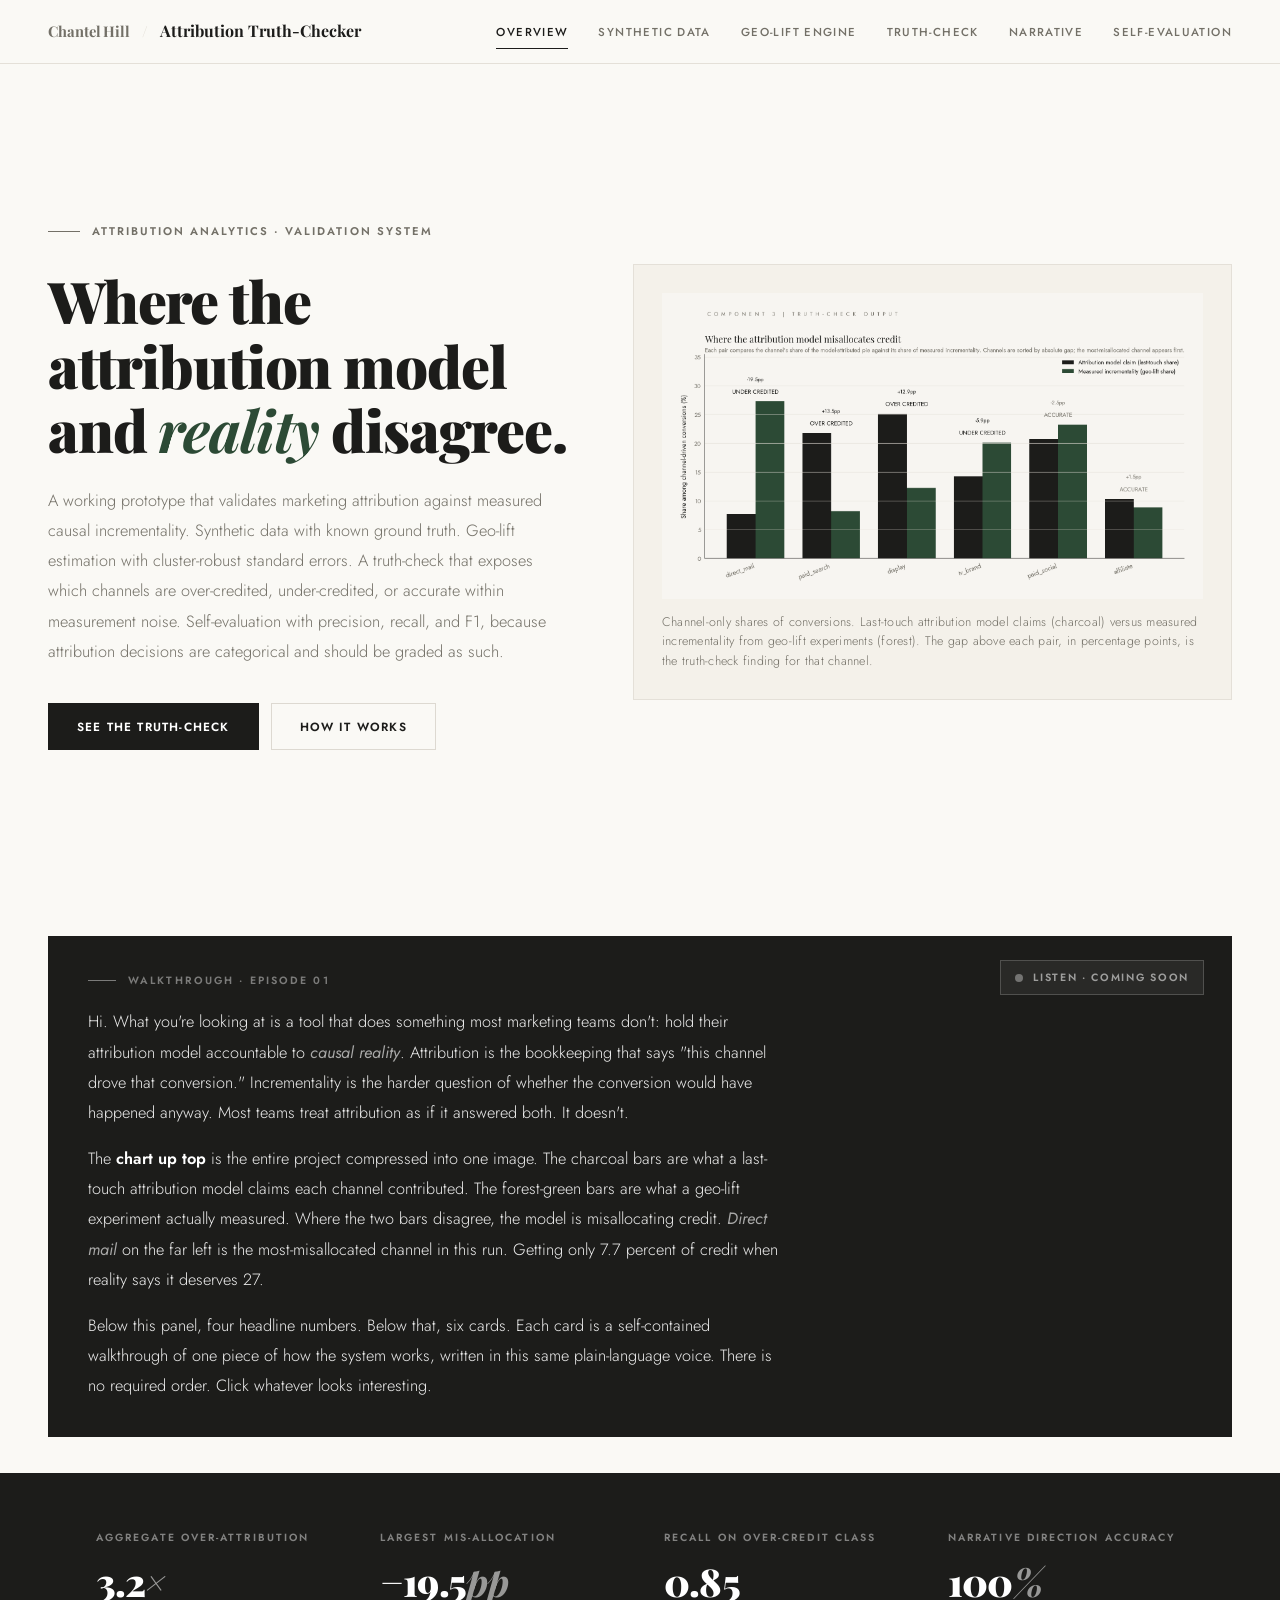
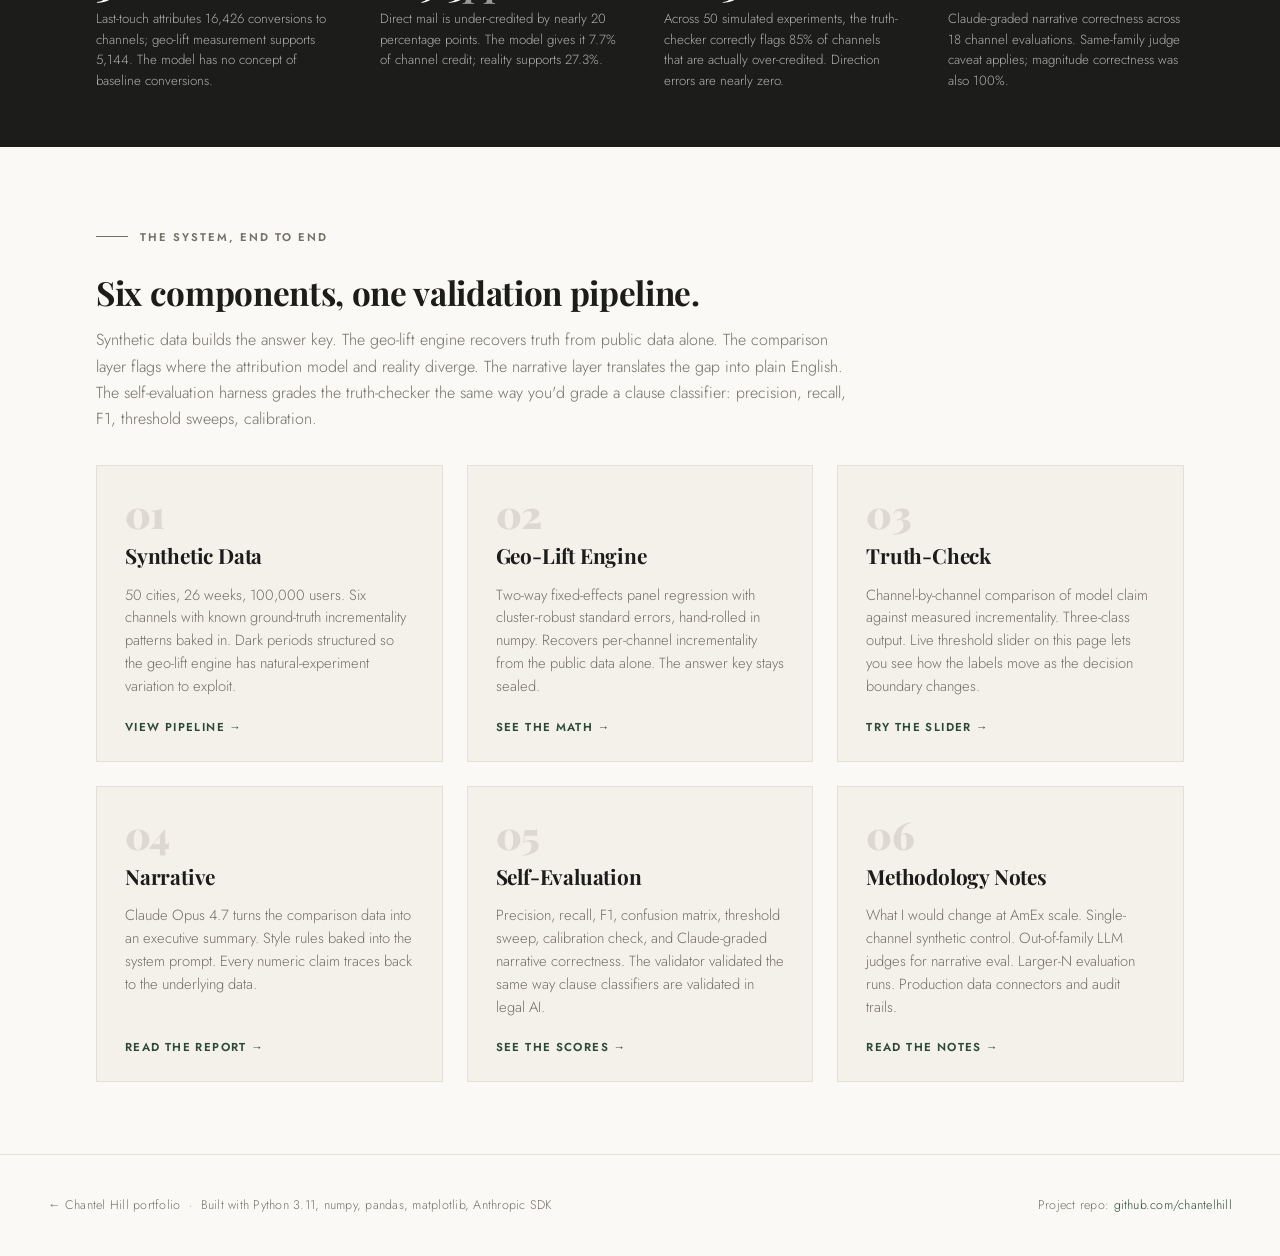
==== site/index.html @ e7f3fdaa "Initial commit: attribution truth-checker with static site Phase 1 components 1-4 + 6 (synthetic dat" ====
<!DOCTYPE html>
<html lang="en">
<head>
<meta charset="UTF-8">
<meta name="viewport" content="width=device-width, initial-scale=1.0">
<title>Attribution Truth-Checker — Chantel Hill</title>
<link href="https://fonts.googleapis.com/css2?family=Playfair+Display:ital,wght@0,400;0,700;0,900;1,400;1,700;1,900&family=Jost:wght@300;400;500;600&family=JetBrains+Mono:wght@400;500&display=swap" rel="stylesheet">
<link href="css/styles.css" rel="stylesheet">
</head>
<body>

<nav class="top">
  <div class="nav-brand">
    <a class="nav-portfolio-link" href="https://chantelhill.com">Chantel Hill</a>
    <span class="nav-separator">/</span>
    <a class="nav-logo" href="index.html">Attribution Truth-Checker</a>
  </div>
  <ul class="nav-links">
    <li><a href="index.html" class="active">Overview</a></li>
    <li><a href="synthetic-data.html">Synthetic Data</a></li>
    <li><a href="geo-lift.html">Geo-Lift Engine</a></li>
    <li><a href="truth-check.html">Truth-Check</a></li>
    <li><a href="narrative.html">Narrative</a></li>
    <li><a href="self-evaluation.html">Self-Evaluation</a></li>
  </ul>
</nav>

<main>

  <section class="hero">
    <div class="hero-content">
      <div class="eyebrow">Attribution analytics &middot; Validation system</div>
      <h1 class="hero-title">Where the attribution model and <em>reality</em> disagree.</h1>
      <p class="hero-subtitle">
        A working prototype that validates marketing attribution against measured causal incrementality.
        Synthetic data with known ground truth. Geo-lift estimation with cluster-robust standard errors.
        A truth-check that exposes which channels are over-credited, under-credited, or accurate within
        measurement noise. Self-evaluation with precision, recall, and F1, because attribution decisions
        are categorical and should be graded as such.
      </p>
      <div class="hero-actions">
        <a class="btn btn-primary" href="truth-check.html">See the truth-check</a>
        <a class="btn btn-secondary" href="synthetic-data.html">How it works</a>
      </div>
    </div>
    <figure class="hero-chart">
      <img src="charts/comparison.png" alt="Comparison chart: model claim vs measured incrementality per channel.">
      <figcaption>
        Channel-only shares of conversions. Last-touch attribution model claims (charcoal) versus measured
        incrementality from geo-lift experiments (forest). The gap above each pair, in percentage points,
        is the truth-check finding for that channel.
      </figcaption>
    </figure>
  </section>

  <section style="padding: 0;">
    <div class="container" style="padding: 0 48px;">
      <div class="walkthrough">
        <div class="walkthrough-eyebrow">Walkthrough &middot; Episode 01</div>
        <span class="listen-cta" title="Audio narration coming in V2">Listen &middot; Coming soon</span>
        <p>
          Hi. What you're looking at is a tool that does something most marketing teams don't:
          hold their attribution model accountable to <em>causal reality</em>. Attribution is the
          bookkeeping that says "this channel drove that conversion." Incrementality is the
          harder question of whether the conversion would have happened anyway. Most teams
          treat attribution as if it answered both. It doesn't.
        </p>
        <p>
          The <strong>chart up top</strong> is the entire project compressed into one image.
          The charcoal bars are what a last-touch attribution model claims each channel
          contributed. The forest-green bars are what a geo-lift experiment actually measured.
          Where the two bars disagree, the model is misallocating credit. <em>Direct mail</em>
          on the far left is the most-misallocated channel in this run. Getting only 7.7
          percent of credit when reality says it deserves 27.
        </p>
        <p>
          Below this panel, four headline numbers. Below that, six cards. Each card is a
          self-contained walkthrough of one piece of how the system works, written in this
          same plain-language voice. There is no required order. Click whatever looks
          interesting.
        </p>
      </div>
    </div>
  </section>

  <section class="stats">
    <div class="container">
      <div>
        <div class="stat-eyebrow">Aggregate over-attribution</div>
        <div class="stat-value">3.2<em>&times;</em></div>
        <div class="stat-label">Last-touch attributes 16,426 conversions to channels; geo-lift measurement supports 5,144. The model has no concept of baseline conversions.</div>
      </div>
      <div>
        <div class="stat-eyebrow">Largest mis-allocation</div>
        <div class="stat-value">&minus;19.5<em>pp</em></div>
        <div class="stat-label">Direct mail is under-credited by nearly 20 percentage points. The model gives it 7.7% of channel credit; reality supports 27.3%.</div>
      </div>
      <div>
        <div class="stat-eyebrow">Recall on over-credit class</div>
        <div class="stat-value">0.85</div>
        <div class="stat-label">Across 50 simulated experiments, the truth-checker correctly flags 85% of channels that are actually over-credited. Direction errors are nearly zero.</div>
      </div>
      <div>
        <div class="stat-eyebrow">Narrative direction accuracy</div>
        <div class="stat-value">100<em>%</em></div>
        <div class="stat-label">Claude-graded narrative correctness across 18 channel evaluations. Same-family judge caveat applies; magnitude correctness was also 100%.</div>
      </div>
    </div>
  </section>

  <section>
    <div class="container">
      <div class="eyebrow">The system, end to end</div>
      <h2>Six components, one validation pipeline.</h2>
      <p class="muted" style="max-width: 760px; margin-bottom: 12px;">
        Synthetic data builds the answer key. The geo-lift engine recovers truth from public data alone.
        The comparison layer flags where the attribution model and reality diverge. The narrative layer
        translates the gap into plain English. The self-evaluation harness grades the truth-checker
        the same way you'd grade a clause classifier: precision, recall, F1, threshold sweeps, calibration.
      </p>

      <div class="cards">

        <a class="card" href="synthetic-data.html">
          <div class="num">01</div>
          <h3>Synthetic Data</h3>
          <p>50 cities, 26 weeks, 100,000 users. Six channels with known ground-truth incrementality patterns baked in. Dark periods structured so the geo-lift engine has natural-experiment variation to exploit.</p>
          <span class="card-link">View pipeline</span>
        </a>

        <a class="card" href="geo-lift.html">
          <div class="num">02</div>
          <h3>Geo-Lift Engine</h3>
          <p>Two-way fixed-effects panel regression with cluster-robust standard errors, hand-rolled in numpy. Recovers per-channel incrementality from the public data alone. The answer key stays sealed.</p>
          <span class="card-link">See the math</span>
        </a>

        <a class="card" href="truth-check.html">
          <div class="num">03</div>
          <h3>Truth-Check</h3>
          <p>Channel-by-channel comparison of model claim against measured incrementality. Three-class output. Live threshold slider on this page lets you see how the labels move as the decision boundary changes.</p>
          <span class="card-link">Try the slider</span>
        </a>

        <a class="card" href="narrative.html">
          <div class="num">04</div>
          <h3>Narrative</h3>
          <p>Claude Opus 4.7 turns the comparison data into an executive summary. Style rules baked into the system prompt. Every numeric claim traces back to the underlying data.</p>
          <span class="card-link">Read the report</span>
        </a>

        <a class="card" href="self-evaluation.html">
          <div class="num">05</div>
          <h3>Self-Evaluation</h3>
          <p>Precision, recall, F1, confusion matrix, threshold sweep, calibration check, and Claude-graded narrative correctness. The validator validated the same way clause classifiers are validated in legal AI.</p>
          <span class="card-link">See the scores</span>
        </a>

        <a class="card" href="self-evaluation.html#methodology">
          <div class="num">06</div>
          <h3>Methodology Notes</h3>
          <p>What I would change at AmEx scale. Single-channel synthetic control. Out-of-family LLM judges for narrative eval. Larger-N evaluation runs. Production data connectors and audit trails.</p>
          <span class="card-link">Read the notes</span>
        </a>

      </div>
    </div>
  </section>

</main>

<footer>
  <div>
    <a href="https://chantelhill.com" style="border-bottom: none; color: var(--mid);">&larr; Chantel Hill portfolio</a>
    &nbsp;&middot;&nbsp; Built with Python 3.11, numpy, pandas, matplotlib, Anthropic SDK
  </div>
  <div>Project repo: <a href="#">github.com/chantelhill</a></div>
</footer>

</body>
</html>
---- site/css/styles.css ----
/* =====================================================================
   Attribution Truth-Checker — site styles
   Brand: Chantel Hill (forest / cream / charcoal, Playfair + Jost)
   Background: #FAF9F5 (Claude-flavored warm white, between #FFFFFF and the
                          editorial cream of the portfolio)
   ===================================================================== */

:root {
  --bg:          #FAF9F5;  /* Claude warm white */
  --paper:       #F4F1EA;  /* warmer surface for cards */
  --forest:      #2C4A35;
  --forest-dark: #1E3326;
  --forest-light:#3D6147;
  --charcoal:    #1C1C1A;
  --mid:         #737067;
  --light:       #DDD9D1;
  --rule:        #E4E0D8;
  --white:       #FFFFFF;
  --nav-height:  64px;
}

*, *::before, *::after { box-sizing: border-box; margin: 0; padding: 0; }
html { scroll-behavior: smooth; }
body {
  font-family: 'Jost', -apple-system, BlinkMacSystemFont, 'Segoe UI', Roboto, sans-serif;
  font-weight: 300;
  background: var(--bg);
  color: var(--charcoal);
  line-height: 1.65;
  min-height: 100vh;
  display: flex;
  flex-direction: column;
}

/* ---------------------------------------------------------------------
   Typography
   --------------------------------------------------------------------- */

h1, h2, h3, h4 {
  font-family: 'Playfair Display', Georgia, serif;
  font-weight: 700;
  color: var(--charcoal);
  line-height: 1.12;
  letter-spacing: -0.01em;
}
h1 { font-size: clamp(2.4rem, 4.5vw, 4.4rem); font-weight: 900; letter-spacing: -0.02em; }
h2 { font-size: clamp(1.7rem, 2.6vw, 2.4rem); margin-bottom: 16px; }
h3 { font-size: 1.3rem; margin-bottom: 12px; font-weight: 700; }
h4 { font-size: 1rem; font-weight: 600; }

em {
  font-style: italic;
  color: var(--forest);
  font-weight: 700;
}

p { color: var(--charcoal); }
p + p { margin-top: 14px; }

a {
  color: var(--forest);
  text-decoration: none;
  border-bottom: 1px solid transparent;
  transition: border-color 0.2s, color 0.2s;
}
a:hover { border-bottom-color: var(--forest); }

.eyebrow {
  display: inline-flex;
  align-items: center;
  gap: 12px;
  font-family: 'Jost', sans-serif;
  font-size: 0.7rem;
  font-weight: 600;
  letter-spacing: 0.18em;
  text-transform: uppercase;
  color: var(--mid);
  margin-bottom: 28px;
}
.eyebrow::before {
  content: '';
  display: block;
  width: 32px;
  height: 1px;
  background: var(--mid);
}

.muted { color: var(--mid); }
.caption {
  font-size: 0.78rem;
  color: var(--mid);
  letter-spacing: 0.02em;
  line-height: 1.6;
}
.mono { font-family: 'JetBrains Mono', Menlo, Consolas, monospace; font-size: 0.85rem; }

/* ---------------------------------------------------------------------
   Top navigation (sticky, blur backdrop)
   --------------------------------------------------------------------- */

nav.top {
  position: sticky;
  top: 0;
  z-index: 100;
  height: var(--nav-height);
  display: flex;
  align-items: center;
  justify-content: space-between;
  padding: 0 48px;
  background: rgba(250, 249, 245, 0.88);
  backdrop-filter: blur(12px);
  -webkit-backdrop-filter: blur(12px);
  border-bottom: 1px solid var(--rule);
}
.nav-brand {
  display: flex;
  align-items: baseline;
  gap: 12px;
  font-family: 'Playfair Display', serif;
}
.nav-portfolio-link {
  font-size: 0.92rem;
  font-weight: 700;
  color: var(--mid);
  border-bottom: none;
  transition: color 0.2s;
  letter-spacing: -0.005em;
}
.nav-portfolio-link:hover { color: var(--charcoal); border-bottom: none; }
.nav-separator {
  color: var(--rule);
  font-weight: 400;
  font-size: 0.95rem;
  user-select: none;
}
.nav-logo {
  font-family: 'Playfair Display', serif;
  font-weight: 700;
  font-size: 1rem;
  color: var(--charcoal);
  border-bottom: none;
}
.nav-logo:hover { border-bottom: none; }
.nav-links {
  display: flex;
  align-items: center;
  gap: 30px;
  list-style: none;
}
.nav-links a {
  font-family: 'Jost', sans-serif;
  font-size: 0.72rem;
  font-weight: 500;
  letter-spacing: 0.12em;
  text-transform: uppercase;
  color: var(--mid);
  border-bottom: none;
  padding: 8px 0;
}
.nav-links a:hover { color: var(--charcoal); }
.nav-links a.active { color: var(--charcoal); border-bottom: 1px solid var(--charcoal); }

/* ---------------------------------------------------------------------
   Page chrome
   --------------------------------------------------------------------- */

main {
  flex: 1;
  display: flex;
  flex-direction: column;
}

.container {
  width: 100%;
  max-width: 1340px;
  margin: 0 auto;
  padding: 0 48px;
}

section {
  padding: 72px 48px;
}

footer {
  border-top: 1px solid var(--rule);
  padding: 40px 48px;
  display: flex;
  justify-content: space-between;
  align-items: center;
  font-size: 0.78rem;
  color: var(--mid);
  letter-spacing: 0.02em;
}

/* ---------------------------------------------------------------------
   Hero
   --------------------------------------------------------------------- */

.hero {
  min-height: calc(100vh - var(--nav-height));
  display: grid;
  grid-template-columns: 1fr 1.15fr;
  gap: 64px;
  align-items: center;
  padding: 72px 48px;
  max-width: 1480px;
  margin: 0 auto;
}
.hero-content { max-width: 540px; }
.hero-title { margin-bottom: 24px; }
.hero-subtitle {
  font-size: 1.02rem;
  color: var(--mid);
  line-height: 1.85;
  margin-bottom: 36px;
  font-weight: 300;
  max-width: 520px;
}
.hero-actions { display: flex; gap: 12px; align-items: center; flex-wrap: wrap; }

.hero-chart {
  background: var(--paper);
  padding: 28px;
  border: 1px solid var(--rule);
}
.hero-chart img { display: block; width: 100%; height: auto; }
.hero-chart figcaption {
  font-size: 0.78rem;
  color: var(--mid);
  margin-top: 14px;
  letter-spacing: 0.02em;
  line-height: 1.55;
}

/* ---------------------------------------------------------------------
   Buttons
   --------------------------------------------------------------------- */

.btn {
  display: inline-block;
  padding: 13px 28px;
  font-family: 'Jost', sans-serif;
  font-size: 0.74rem;
  font-weight: 600;
  letter-spacing: 0.1em;
  text-transform: uppercase;
  text-decoration: none;
  border: 1px solid transparent;
  cursor: pointer;
  transition: background 0.2s, border-color 0.2s, color 0.2s;
}
.btn-primary { background: var(--charcoal); color: var(--white); }
.btn-primary:hover { background: var(--forest); border-bottom: 1px solid var(--forest); }
.btn-secondary {
  background: transparent;
  color: var(--charcoal);
  border: 1px solid var(--light);
}
.btn-secondary:hover { border-color: var(--charcoal); }

/* ---------------------------------------------------------------------
   Stats strip (key findings)
   --------------------------------------------------------------------- */

.stats {
  background: var(--charcoal);
  color: var(--white);
  padding: 56px 48px;
}
.stats .container {
  display: grid;
  grid-template-columns: repeat(4, 1fr);
  gap: 48px;
  align-items: start;
}
.stat-eyebrow {
  font-size: 0.65rem;
  font-weight: 600;
  letter-spacing: 0.2em;
  text-transform: uppercase;
  color: rgba(255,255,255,0.45);
  margin-bottom: 14px;
}
.stat-value {
  font-family: 'Playfair Display', serif;
  font-size: clamp(1.9rem, 3vw, 2.6rem);
  font-weight: 900;
  letter-spacing: -0.02em;
  color: var(--white);
  margin-bottom: 8px;
  line-height: 1.05;
}
.stat-value em {
  color: rgba(255,255,255,0.55);
  font-style: italic;
  font-weight: 700;
}
.stat-label {
  font-size: 0.83rem;
  color: rgba(255,255,255,0.65);
  line-height: 1.55;
  font-weight: 300;
}

/* ---------------------------------------------------------------------
   Section: feature cards (links to other pages)
   --------------------------------------------------------------------- */

.cards {
  display: grid;
  grid-template-columns: repeat(3, 1fr);
  gap: 24px;
  margin-top: 32px;
}
.card {
  background: var(--paper);
  padding: 28px 28px 24px;
  border: 1px solid var(--rule);
  display: flex;
  flex-direction: column;
  gap: 12px;
  transition: border-color 0.2s, transform 0.2s;
  text-decoration: none;
  color: var(--charcoal);
}
.card:hover { border-color: var(--charcoal); transform: translateY(-2px); border-bottom: 1px solid var(--charcoal); }
.card .num {
  font-family: 'Playfair Display', serif;
  font-size: 2.4rem;
  font-weight: 900;
  color: var(--light);
  line-height: 1;
  letter-spacing: -0.02em;
}
.card h3 { margin-bottom: 4px; }
.card p { font-size: 0.92rem; color: var(--mid); line-height: 1.55; }
.card-link {
  font-size: 0.72rem;
  font-weight: 600;
  letter-spacing: 0.12em;
  text-transform: uppercase;
  color: var(--forest);
  margin-top: auto;
  padding-top: 8px;
  border-bottom: none;
}
.card-link::after { content: ' →'; }

/* ---------------------------------------------------------------------
   Tables
   --------------------------------------------------------------------- */

table.data {
  width: 100%;
  border-collapse: collapse;
  font-family: 'Jost', sans-serif;
  font-size: 0.92rem;
}
table.data th, table.data td {
  text-align: left;
  padding: 14px 16px;
  border-bottom: 1px solid var(--rule);
}
table.data th {
  font-size: 0.72rem;
  font-weight: 600;
  letter-spacing: 0.12em;
  text-transform: uppercase;
  color: var(--mid);
}
table.data td { color: var(--charcoal); font-weight: 400; }
table.data tr:last-child td { border-bottom: none; }
table.data .num { text-align: right; font-variant-numeric: tabular-nums; }

.label {
  display: inline-block;
  padding: 4px 10px;
  font-size: 0.68rem;
  font-weight: 600;
  letter-spacing: 0.1em;
  text-transform: uppercase;
  border: 1px solid;
}
.label-over    { color: var(--charcoal); border-color: var(--charcoal); background: rgba(28,28,26,0.04); }
.label-under   { color: var(--forest);   border-color: var(--forest);   background: rgba(44,74,53,0.06); }
.label-accurate{ color: var(--mid);      border-color: var(--rule);     background: transparent; }

/* ---------------------------------------------------------------------
   Chart figure
   --------------------------------------------------------------------- */

figure.chart {
  background: var(--paper);
  border: 1px solid var(--rule);
  padding: 28px;
  margin: 24px 0;
}
figure.chart img { display: block; width: 100%; height: auto; }
figure.chart figcaption {
  font-size: 0.78rem;
  color: var(--mid);
  margin-top: 16px;
  line-height: 1.55;
  letter-spacing: 0.01em;
}

/* ---------------------------------------------------------------------
   Two-column section (text + visual)
   --------------------------------------------------------------------- */

.two-col {
  display: grid;
  grid-template-columns: 1fr 1fr;
  gap: 56px;
  align-items: start;
}
.two-col-wide-left  { grid-template-columns: 1.4fr 1fr; }
.two-col-wide-right { grid-template-columns: 1fr 1.4fr; }

/* ---------------------------------------------------------------------
   Walkthrough block (podcast-style narration panel)
   Charcoal background mirrors the split-layout pattern in the portfolio.
   --------------------------------------------------------------------- */

.walkthrough {
  background: var(--charcoal);
  color: rgba(255, 255, 255, 0.92);
  padding: 36px 40px;
  margin: 36px 0;
  position: relative;
}
.walkthrough .walkthrough-eyebrow {
  font-family: 'Jost', sans-serif;
  font-size: 0.66rem;
  font-weight: 600;
  letter-spacing: 0.2em;
  text-transform: uppercase;
  color: rgba(255, 255, 255, 0.42);
  margin-bottom: 18px;
  display: flex;
  align-items: center;
  gap: 12px;
}
.walkthrough .walkthrough-eyebrow::before {
  content: '';
  display: block;
  width: 28px;
  height: 1px;
  background: rgba(255, 255, 255, 0.42);
}
.walkthrough p {
  color: rgba(255, 255, 255, 0.92);
  font-size: 1.02rem;
  line-height: 1.85;
  font-weight: 300;
  max-width: 78ch;
}
.walkthrough p + p { margin-top: 16px; }
.walkthrough em {
  color: rgba(255, 255, 255, 0.62);
  font-style: italic;
  font-weight: 400;
}
.walkthrough strong {
  color: var(--white);
  font-weight: 600;
}
.walkthrough .listen-cta {
  position: absolute;
  top: 24px;
  right: 28px;
  display: inline-flex;
  align-items: center;
  gap: 10px;
  padding: 8px 14px;
  background: rgba(255, 255, 255, 0.06);
  border: 1px solid rgba(255, 255, 255, 0.18);
  font-size: 0.66rem;
  font-weight: 600;
  letter-spacing: 0.16em;
  text-transform: uppercase;
  color: rgba(255, 255, 255, 0.55);
  cursor: not-allowed;
}
.walkthrough .listen-cta::before {
  content: '';
  display: block;
  width: 8px;
  height: 8px;
  border-radius: 50%;
  background: rgba(255, 255, 255, 0.35);
}

@media (max-width: 600px) {
  .walkthrough { padding: 28px 24px; }
  .walkthrough .listen-cta { display: none; }
}

/* ---------------------------------------------------------------------
   Slider widget (for the truth-check page)
   --------------------------------------------------------------------- */

.slider-block {
  background: var(--paper);
  border: 1px solid var(--rule);
  padding: 28px 32px;
  margin: 24px 0;
}
.slider-block label {
  display: flex;
  justify-content: space-between;
  align-items: baseline;
  margin-bottom: 16px;
  font-size: 0.74rem;
  font-weight: 600;
  letter-spacing: 0.12em;
  text-transform: uppercase;
  color: var(--mid);
}
.slider-block input[type="range"] {
  width: 100%;
  -webkit-appearance: none;
  height: 4px;
  background: var(--light);
  outline: none;
  border-radius: 0;
}
.slider-block input[type="range"]::-webkit-slider-thumb {
  -webkit-appearance: none;
  width: 18px;
  height: 18px;
  background: var(--forest);
  cursor: pointer;
  border: 2px solid var(--charcoal);
  border-radius: 50%;
}
.slider-block input[type="range"]::-moz-range-thumb {
  width: 18px;
  height: 18px;
  background: var(--forest);
  cursor: pointer;
  border: 2px solid var(--charcoal);
  border-radius: 50%;
}
.slider-value {
  font-family: 'Playfair Display', serif;
  font-size: 1.6rem;
  font-weight: 900;
  color: var(--charcoal);
  letter-spacing: -0.01em;
}

.metrics-row {
  display: grid;
  grid-template-columns: repeat(4, 1fr);
  gap: 16px;
  margin-top: 24px;
}
.metric {
  background: var(--white);
  border: 1px solid var(--rule);
  padding: 16px 20px;
}
.metric-label {
  font-size: 0.65rem;
  font-weight: 600;
  letter-spacing: 0.16em;
  text-transform: uppercase;
  color: var(--mid);
  margin-bottom: 6px;
}
.metric-value {
  font-family: 'Playfair Display', serif;
  font-size: 1.7rem;
  font-weight: 900;
  color: var(--charcoal);
  letter-spacing: -0.01em;
  line-height: 1;
}

/* ---------------------------------------------------------------------
   Responsive (collapse to single column at smaller widths)
   --------------------------------------------------------------------- */

@media (max-width: 960px) {
  nav.top { padding: 0 24px; }
  .nav-links { gap: 18px; }
  .container, section { padding: 48px 24px; }
  .hero { grid-template-columns: 1fr; gap: 36px; padding: 48px 24px; min-height: auto; }
  .hero-content { max-width: 100%; }
  .stats .container { grid-template-columns: repeat(2, 1fr); gap: 32px; }
  .cards { grid-template-columns: 1fr; }
  .two-col, .two-col-wide-left, .two-col-wide-right { grid-template-columns: 1fr; gap: 32px; }
  .metrics-row { grid-template-columns: repeat(2, 1fr); }
}

@media (max-width: 600px) {
  .nav-links a { font-size: 0.66rem; letter-spacing: 0.08em; }
  .nav-logo { font-size: 0.9rem; }
  .stats .container { grid-template-columns: 1fr; }
}
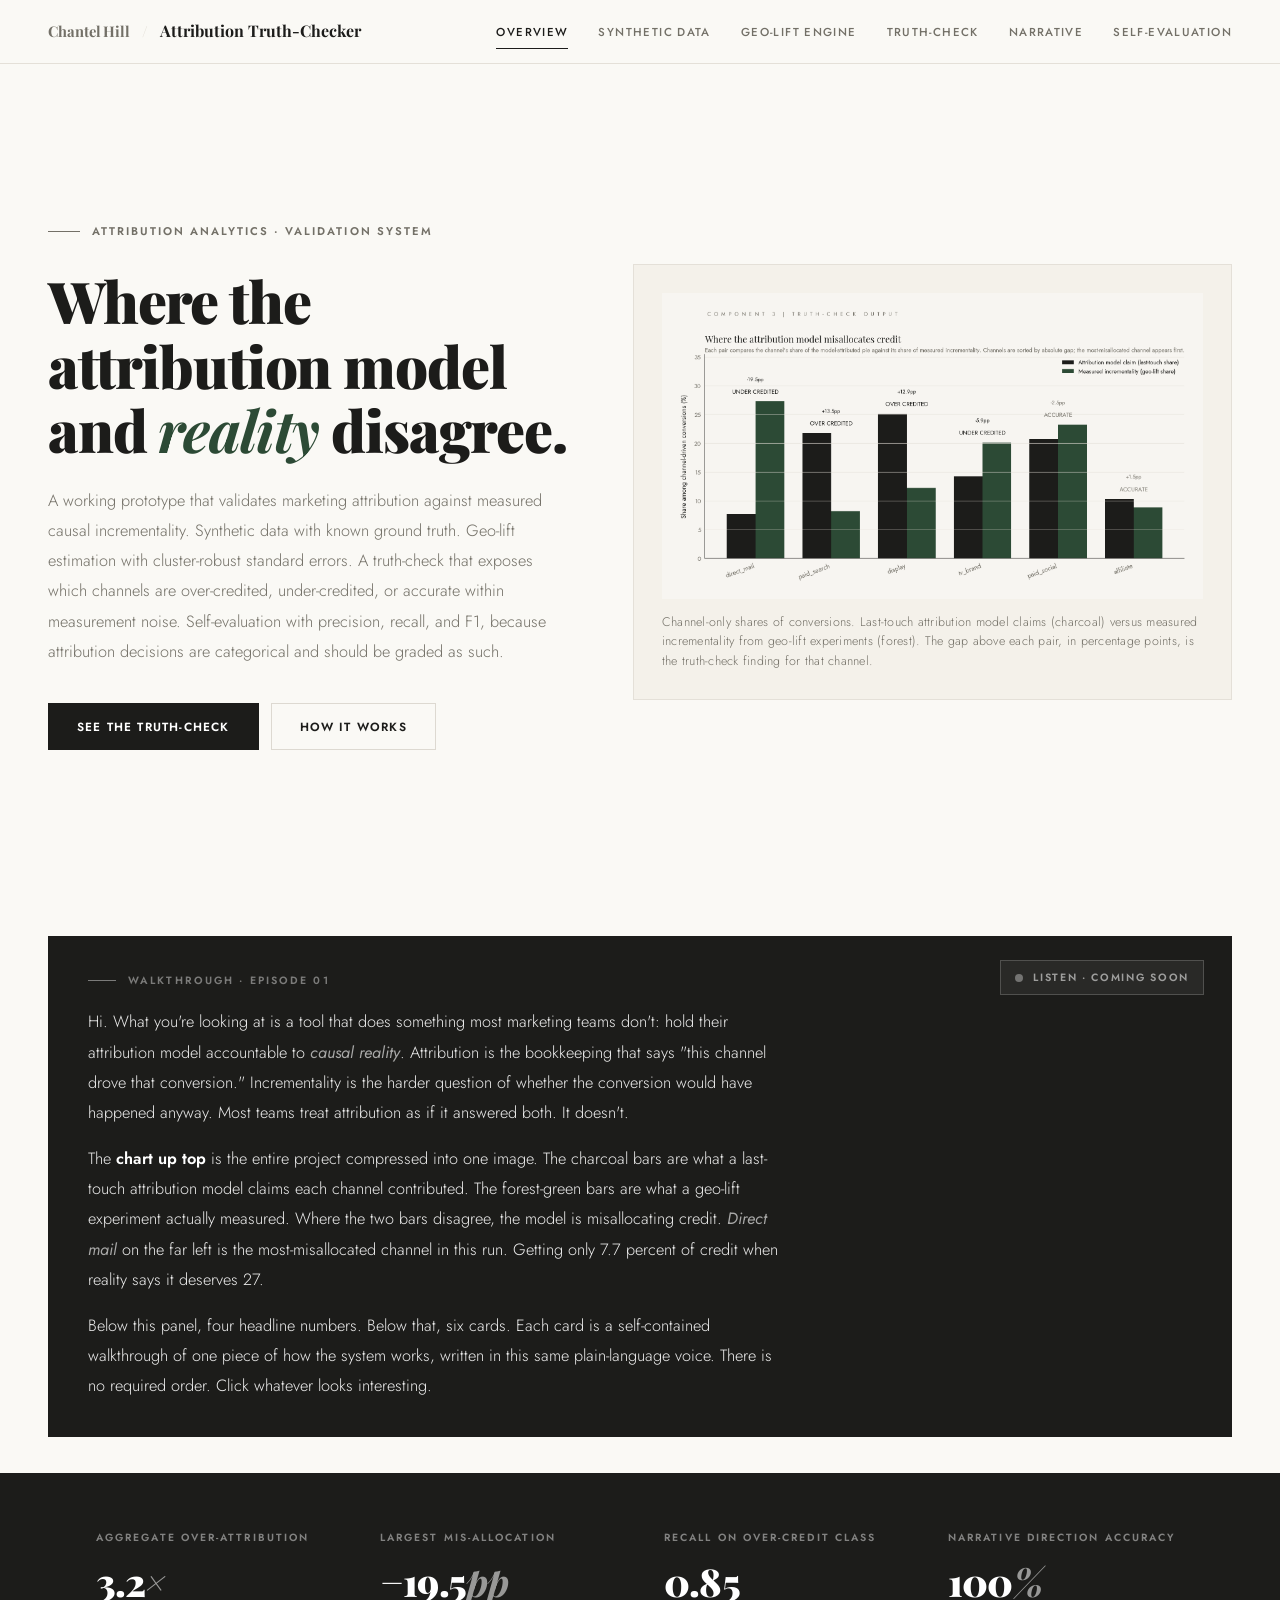
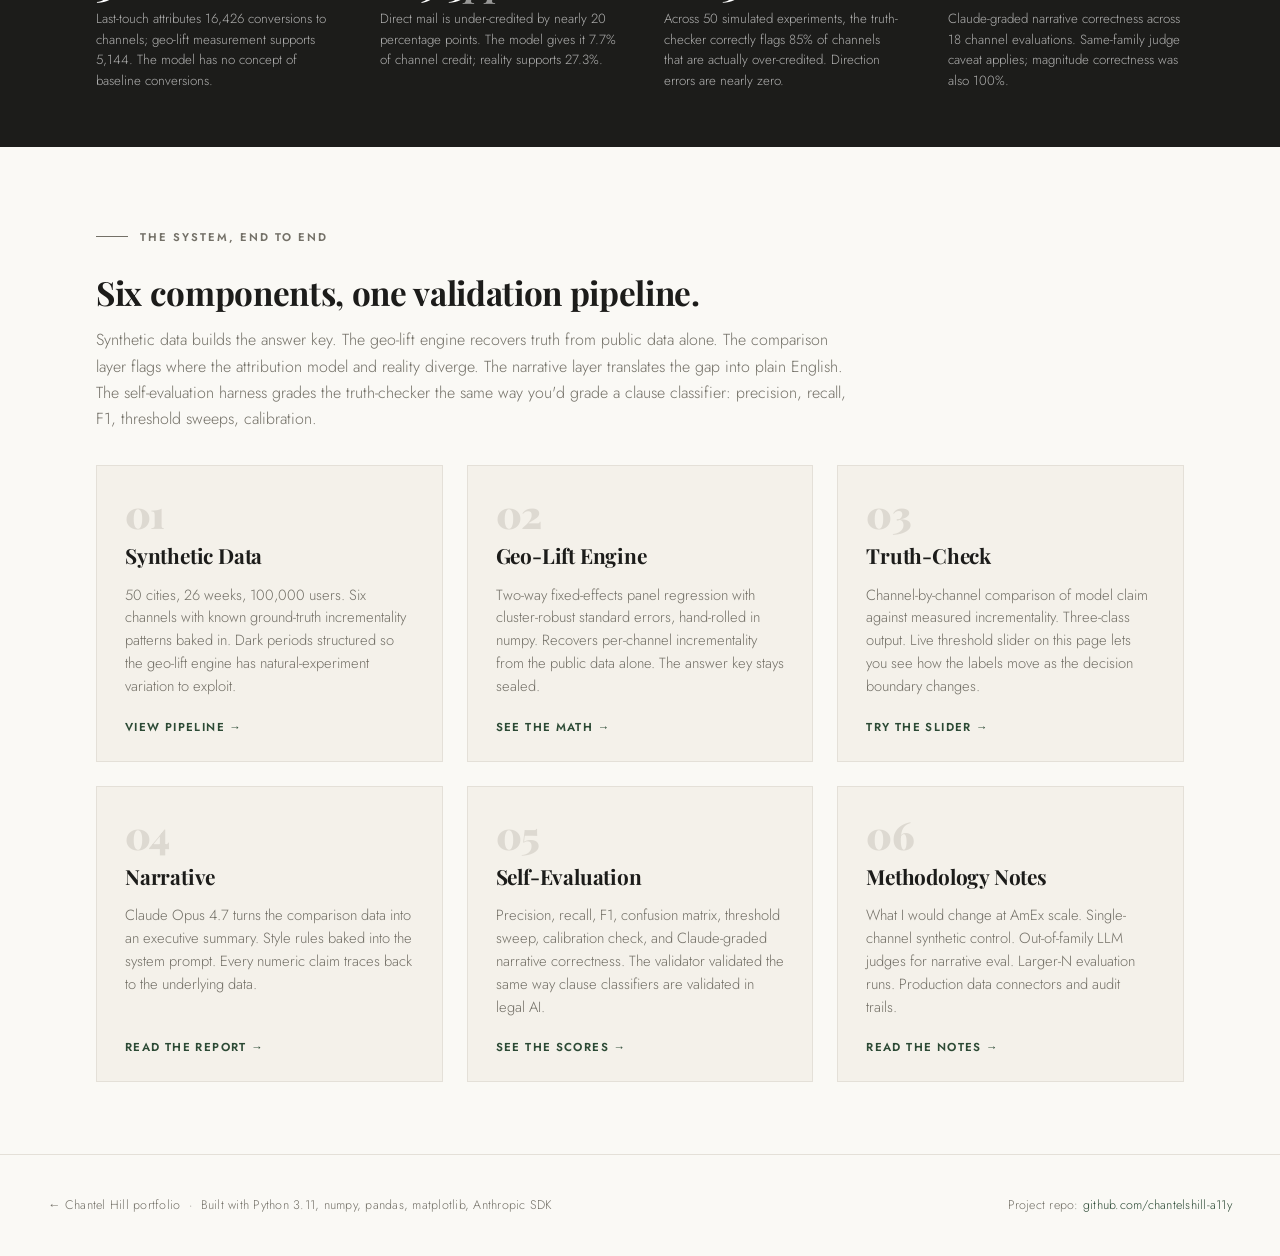
==== commit 87174927: "Add 5 component pages + interactive threshold slider site/synthetic-data.html, geo-lift.html, truth-" ====
--- a/site/index.html
+++ b/site/index.html
@@ -174,7 +174,7 @@
     <a href="https://chantelhill.com" style="border-bottom: none; color: var(--mid);">&larr; Chantel Hill portfolio</a>
     &nbsp;&middot;&nbsp; Built with Python 3.11, numpy, pandas, matplotlib, Anthropic SDK
   </div>
-  <div>Project repo: <a href="#">github.com/chantelhill</a></div>
+  <div>Project repo: <a href="https://github.com/chantelshill-a11y/attribution-truth-checker">github.com/chantelshill-a11y</a></div>
 </footer>
 
 </body>
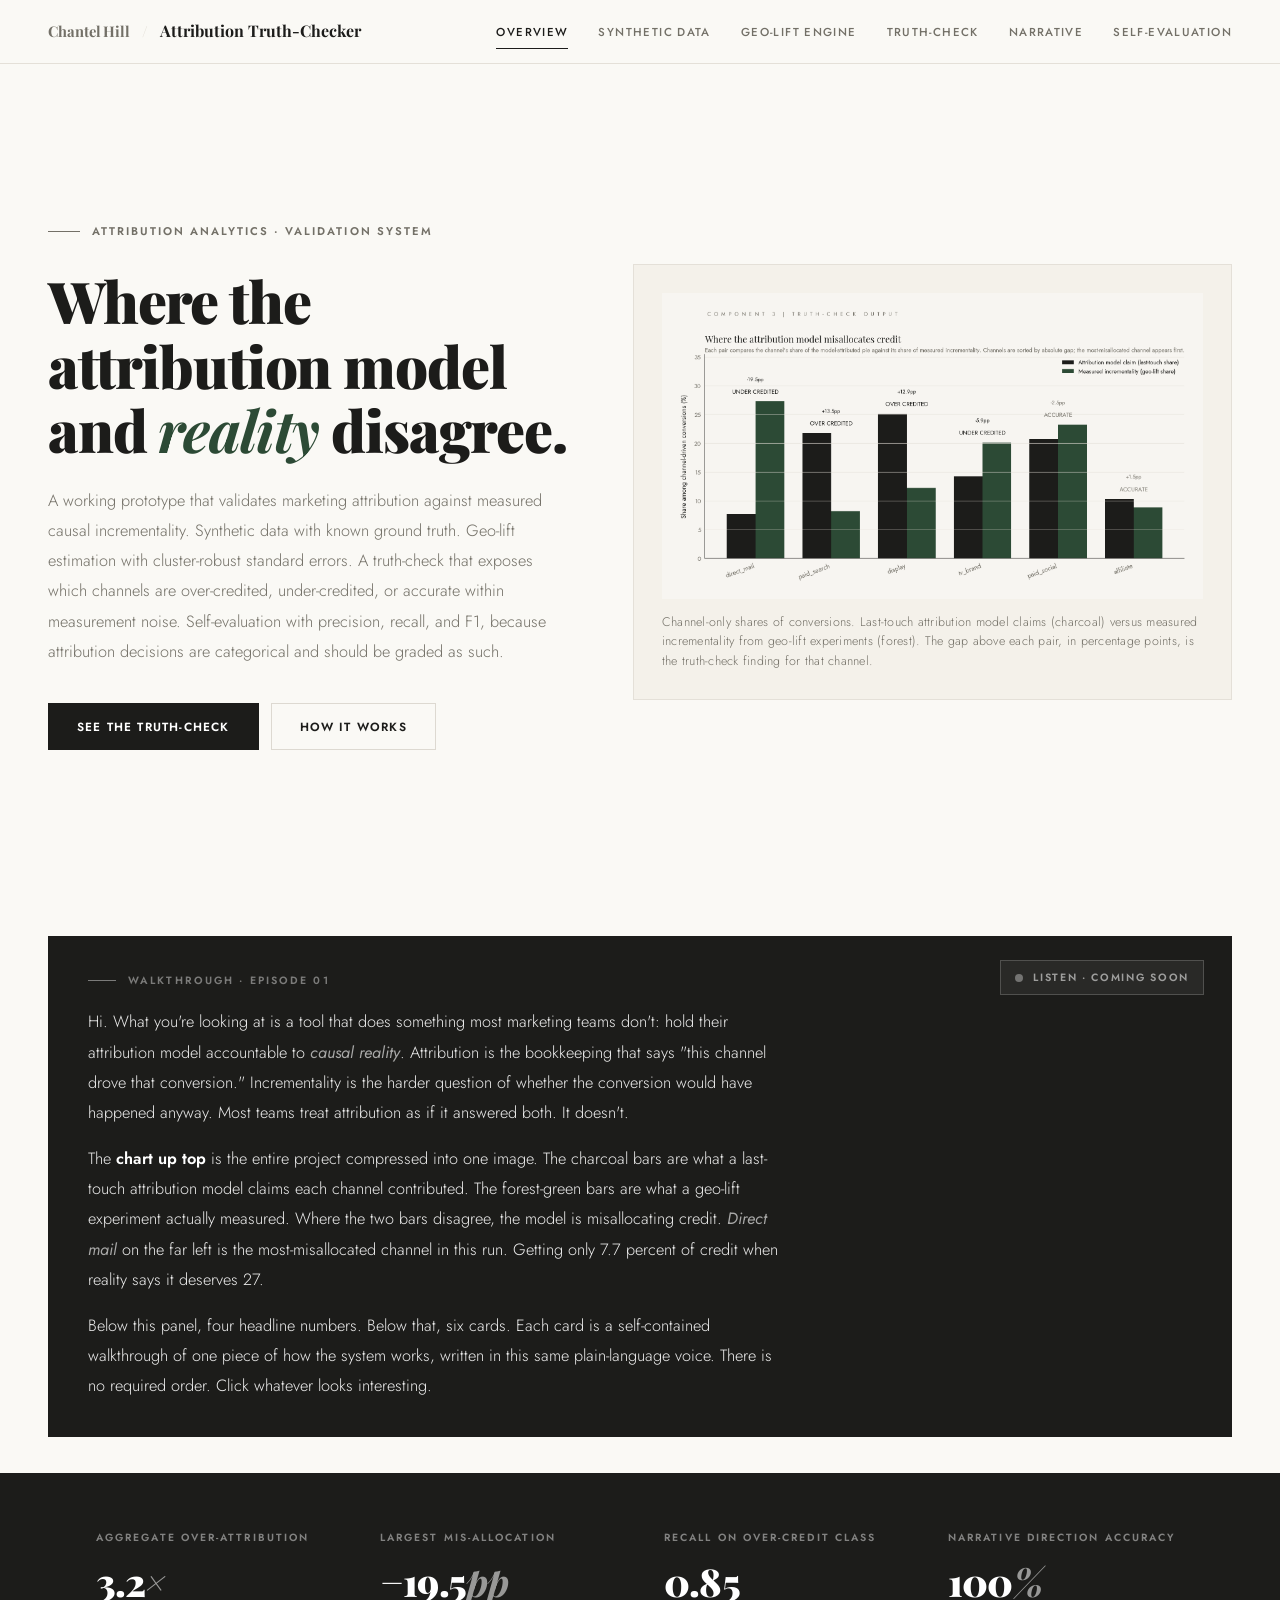
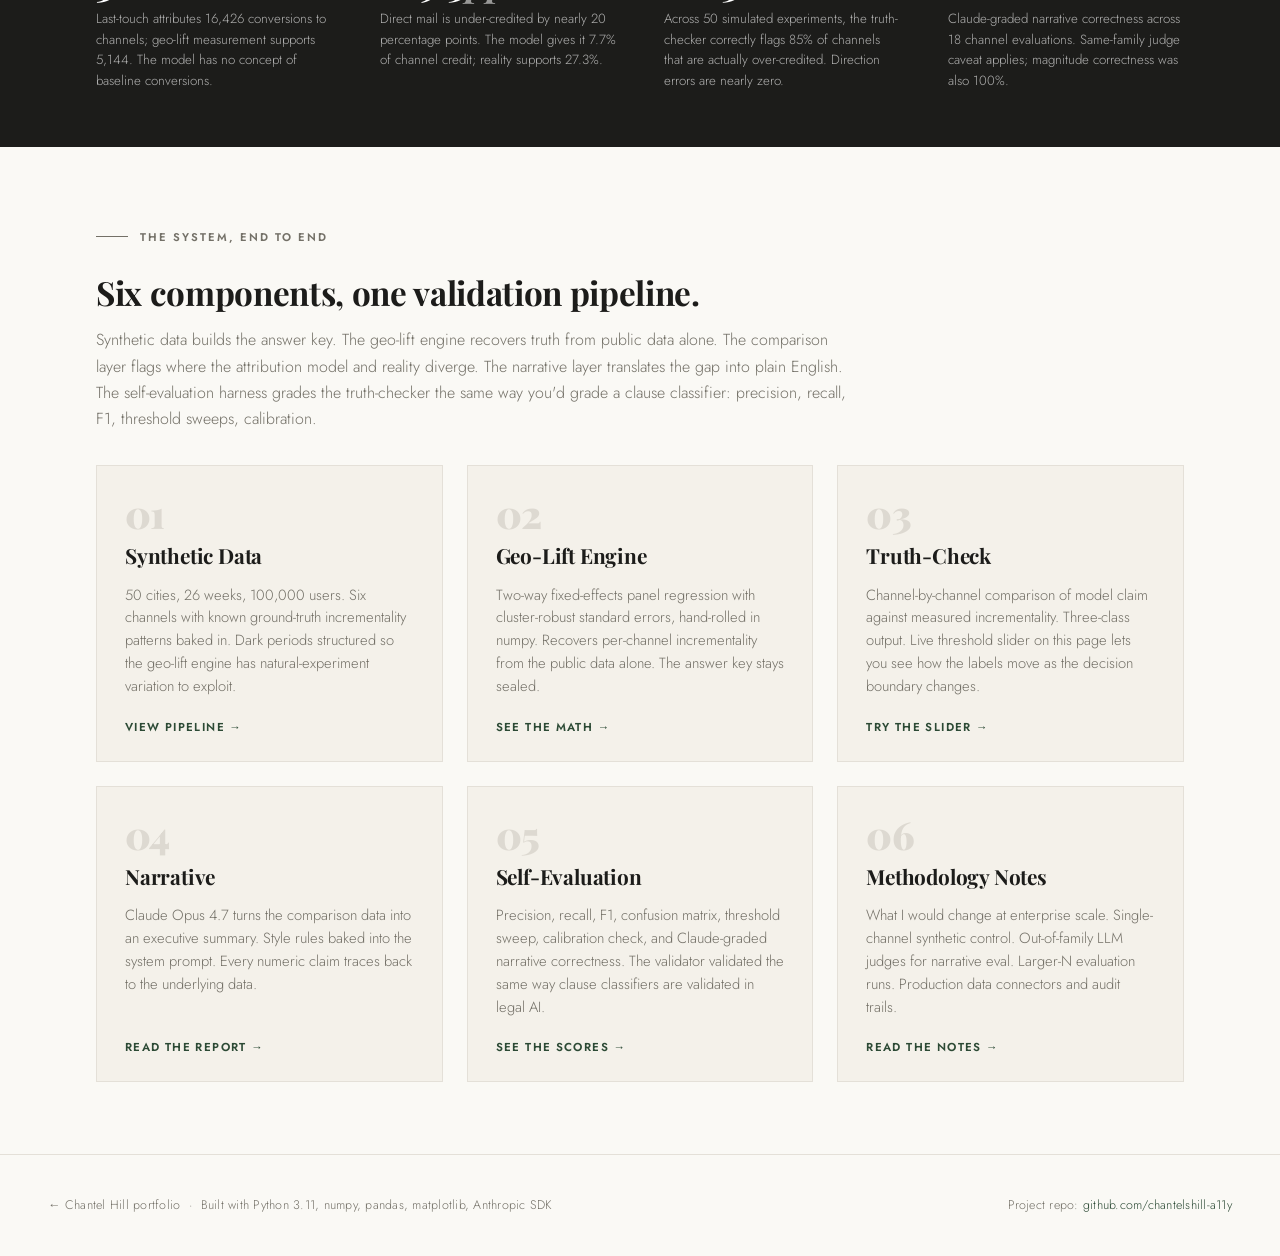
==== commit 1282399f: "Remove all AmEx / American Express references Pivoting to brand-neutral framing. Replaced 'AmEx scal" ====
--- a/site/index.html
+++ b/site/index.html
@@ -159,7 +159,7 @@
         <a class="card" href="self-evaluation.html#methodology">
           <div class="num">06</div>
           <h3>Methodology Notes</h3>
-          <p>What I would change at AmEx scale. Single-channel synthetic control. Out-of-family LLM judges for narrative eval. Larger-N evaluation runs. Production data connectors and audit trails.</p>
+          <p>What I would change at enterprise scale. Single-channel synthetic control. Out-of-family LLM judges for narrative eval. Larger-N evaluation runs. Production data connectors and audit trails.</p>
           <span class="card-link">Read the notes</span>
         </a>
 
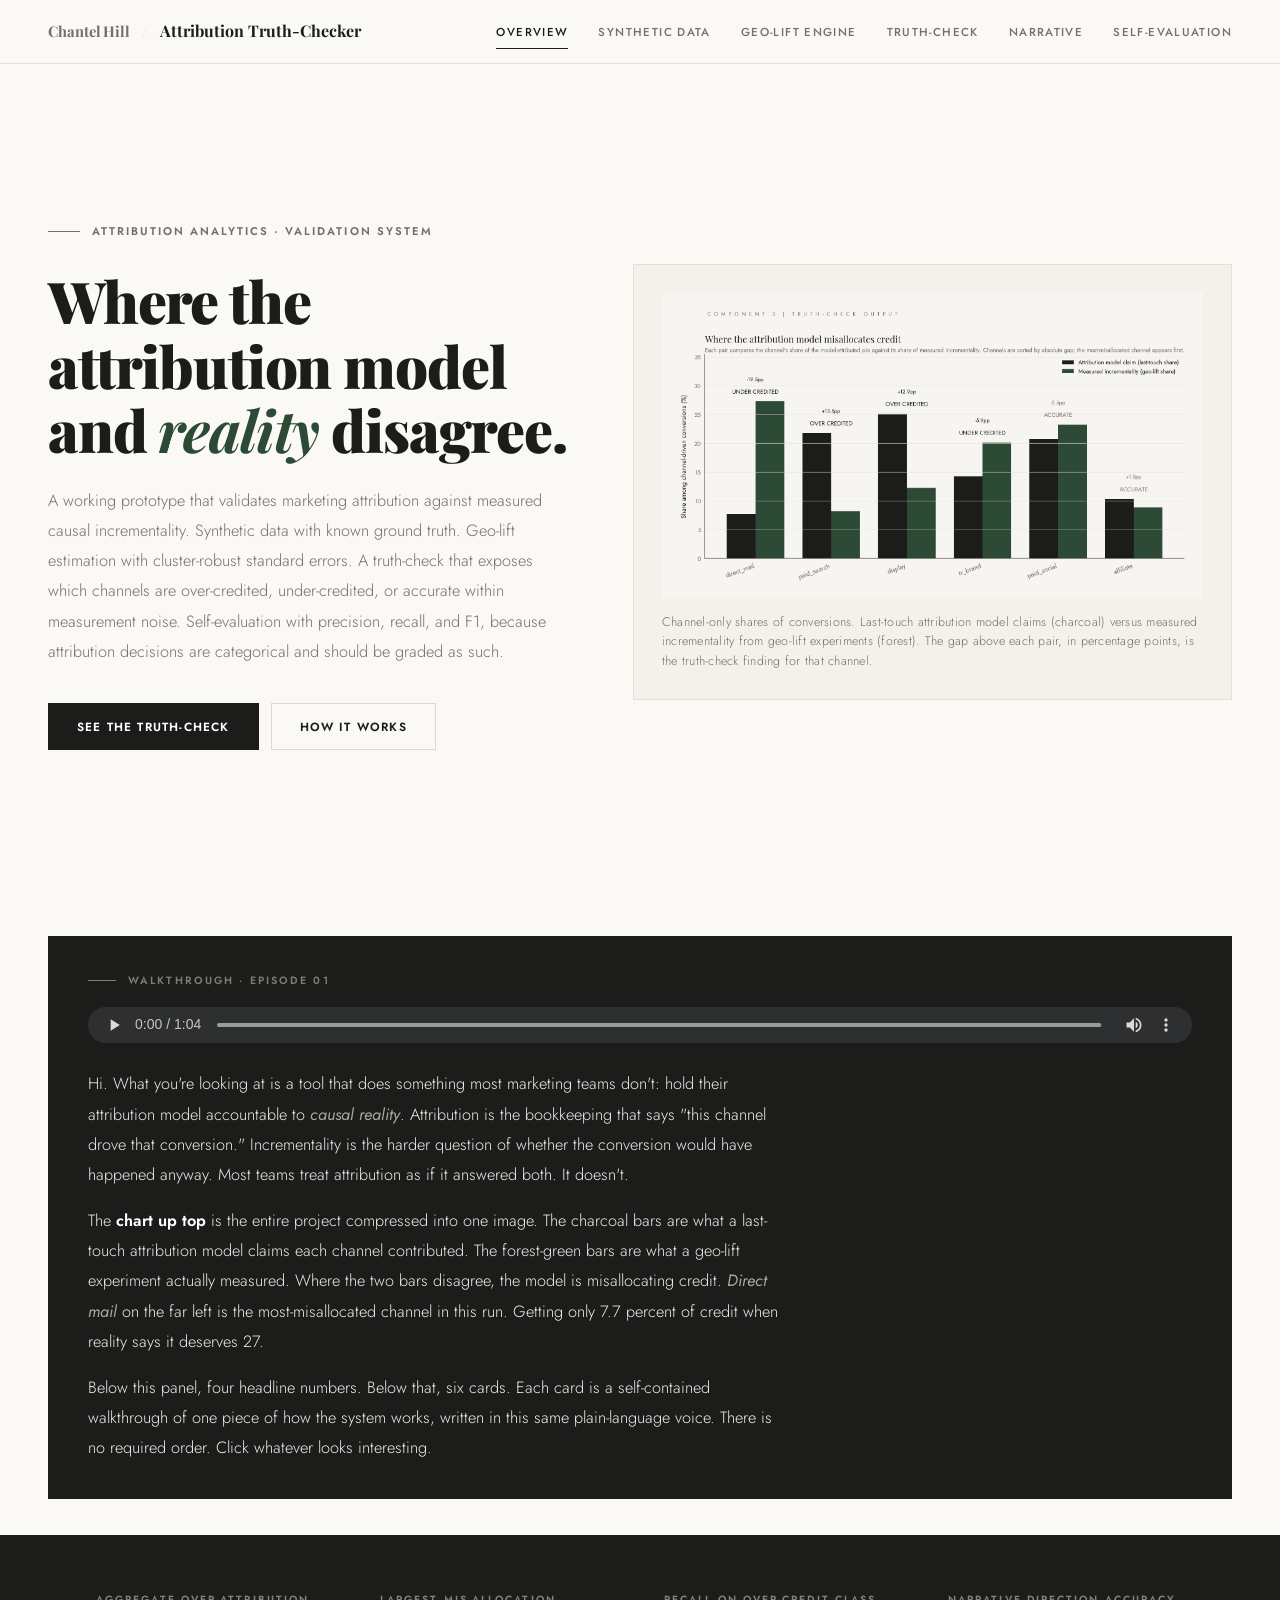
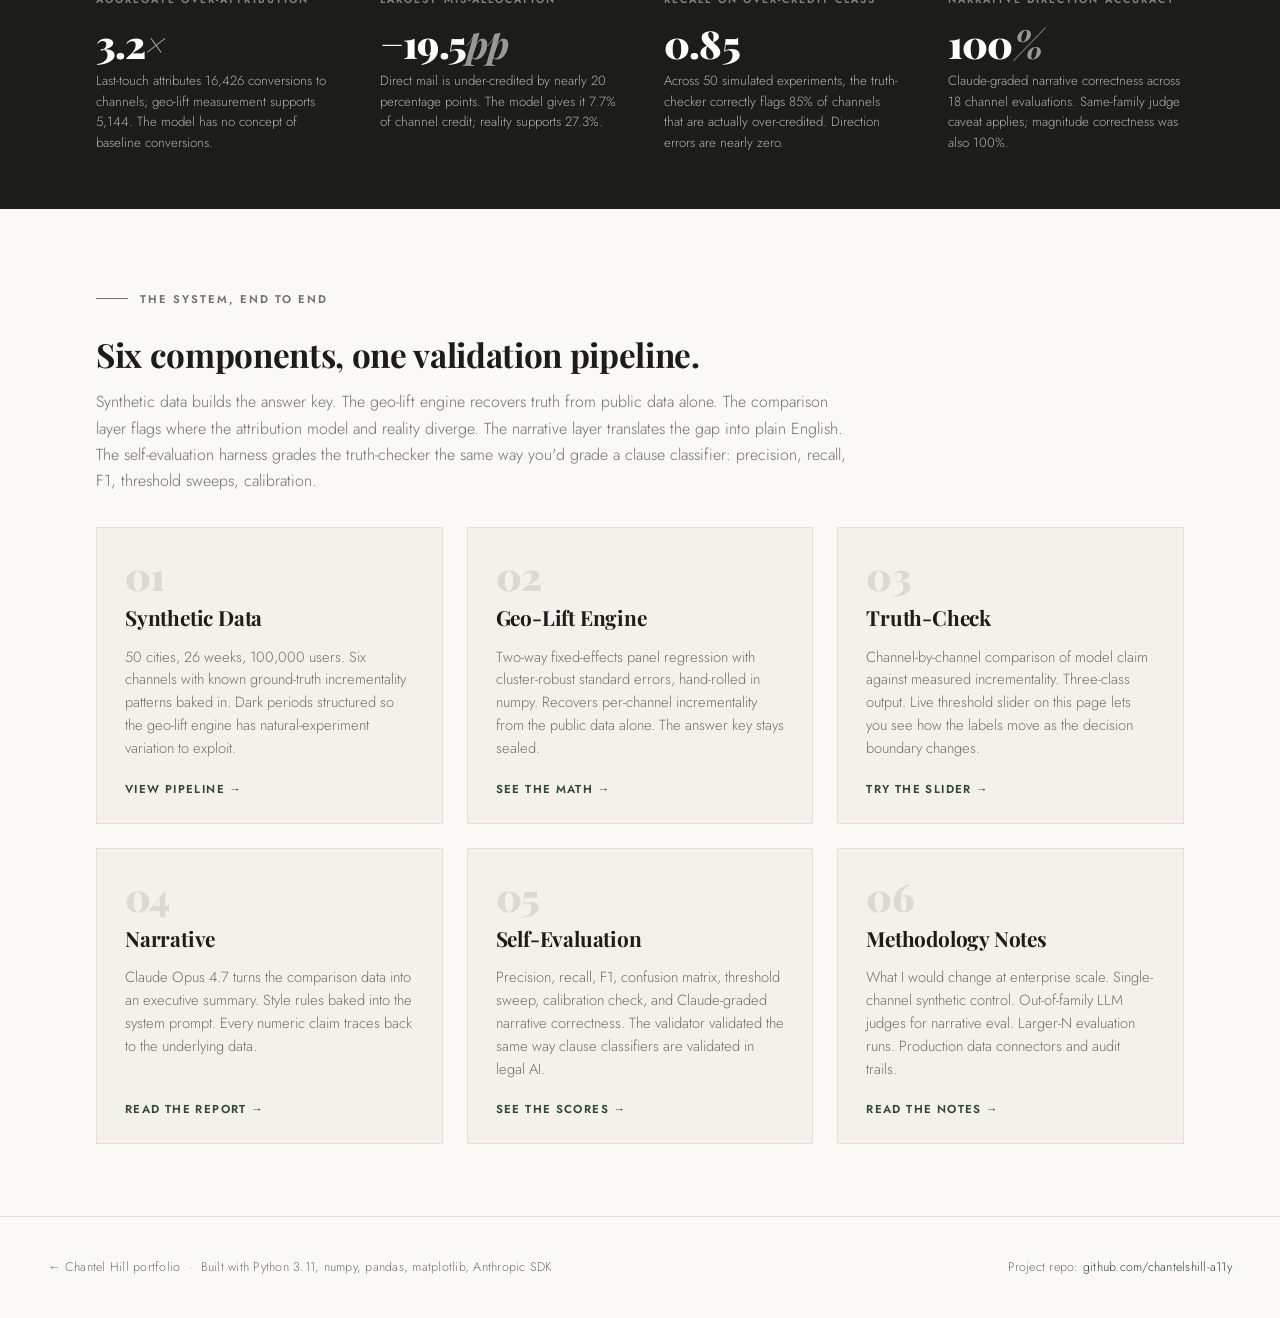
==== commit d5d9b1f5: "Add cloned-voice narration audio across all walkthrough panels Generated 7 MP3s via ElevenLabs IVC a" ====
--- a/site/index.html
+++ b/site/index.html
@@ -57,7 +57,7 @@
     <div class="container" style="padding: 0 48px;">
       <div class="walkthrough">
         <div class="walkthrough-eyebrow">Walkthrough &middot; Episode 01</div>
-        <span class="listen-cta" title="Audio narration coming in V2">Listen &middot; Coming soon</span>
+        <audio class="walkthrough-audio" controls preload="metadata" src="audio/walkthrough-overview.mp3">Your browser does not support audio playback.</audio>
         <p>
           Hi. What you're looking at is a tool that does something most marketing teams don't:
           hold their attribution model accountable to <em>causal reality</em>. Attribution is the
--- a/site/css/styles.css
+++ b/site/css/styles.css
@@ -465,35 +465,22 @@
   color: var(--white);
   font-weight: 600;
 }
-.walkthrough .listen-cta {
-  position: absolute;
-  top: 24px;
-  right: 28px;
-  display: inline-flex;
-  align-items: center;
-  gap: 10px;
-  padding: 8px 14px;
-  background: rgba(255, 255, 255, 0.06);
-  border: 1px solid rgba(255, 255, 255, 0.18);
-  font-size: 0.66rem;
-  font-weight: 600;
-  letter-spacing: 0.16em;
-  text-transform: uppercase;
-  color: rgba(255, 255, 255, 0.55);
-  cursor: not-allowed;
-}
-.walkthrough .listen-cta::before {
-  content: '';
+.walkthrough .walkthrough-audio {
   display: block;
-  width: 8px;
-  height: 8px;
-  border-radius: 50%;
-  background: rgba(255, 255, 255, 0.35);
-}
+  width: 100%;
+  margin: 4px 0 26px 0;
+  height: 36px;
+  border-radius: 0;
+  outline: none;
+  /* Subtle filter to lift the default browser controls into a dark theme.
+     Browsers each style audio controls differently, so this is a best-effort
+     visual blend rather than a fully consistent skin. */
+  filter: invert(0.85) hue-rotate(180deg);
+}
+.walkthrough .walkthrough-audio:focus { outline: none; }
 
 @media (max-width: 600px) {
   .walkthrough { padding: 28px 24px; }
-  .walkthrough .listen-cta { display: none; }
 }
 
 /* ---------------------------------------------------------------------
